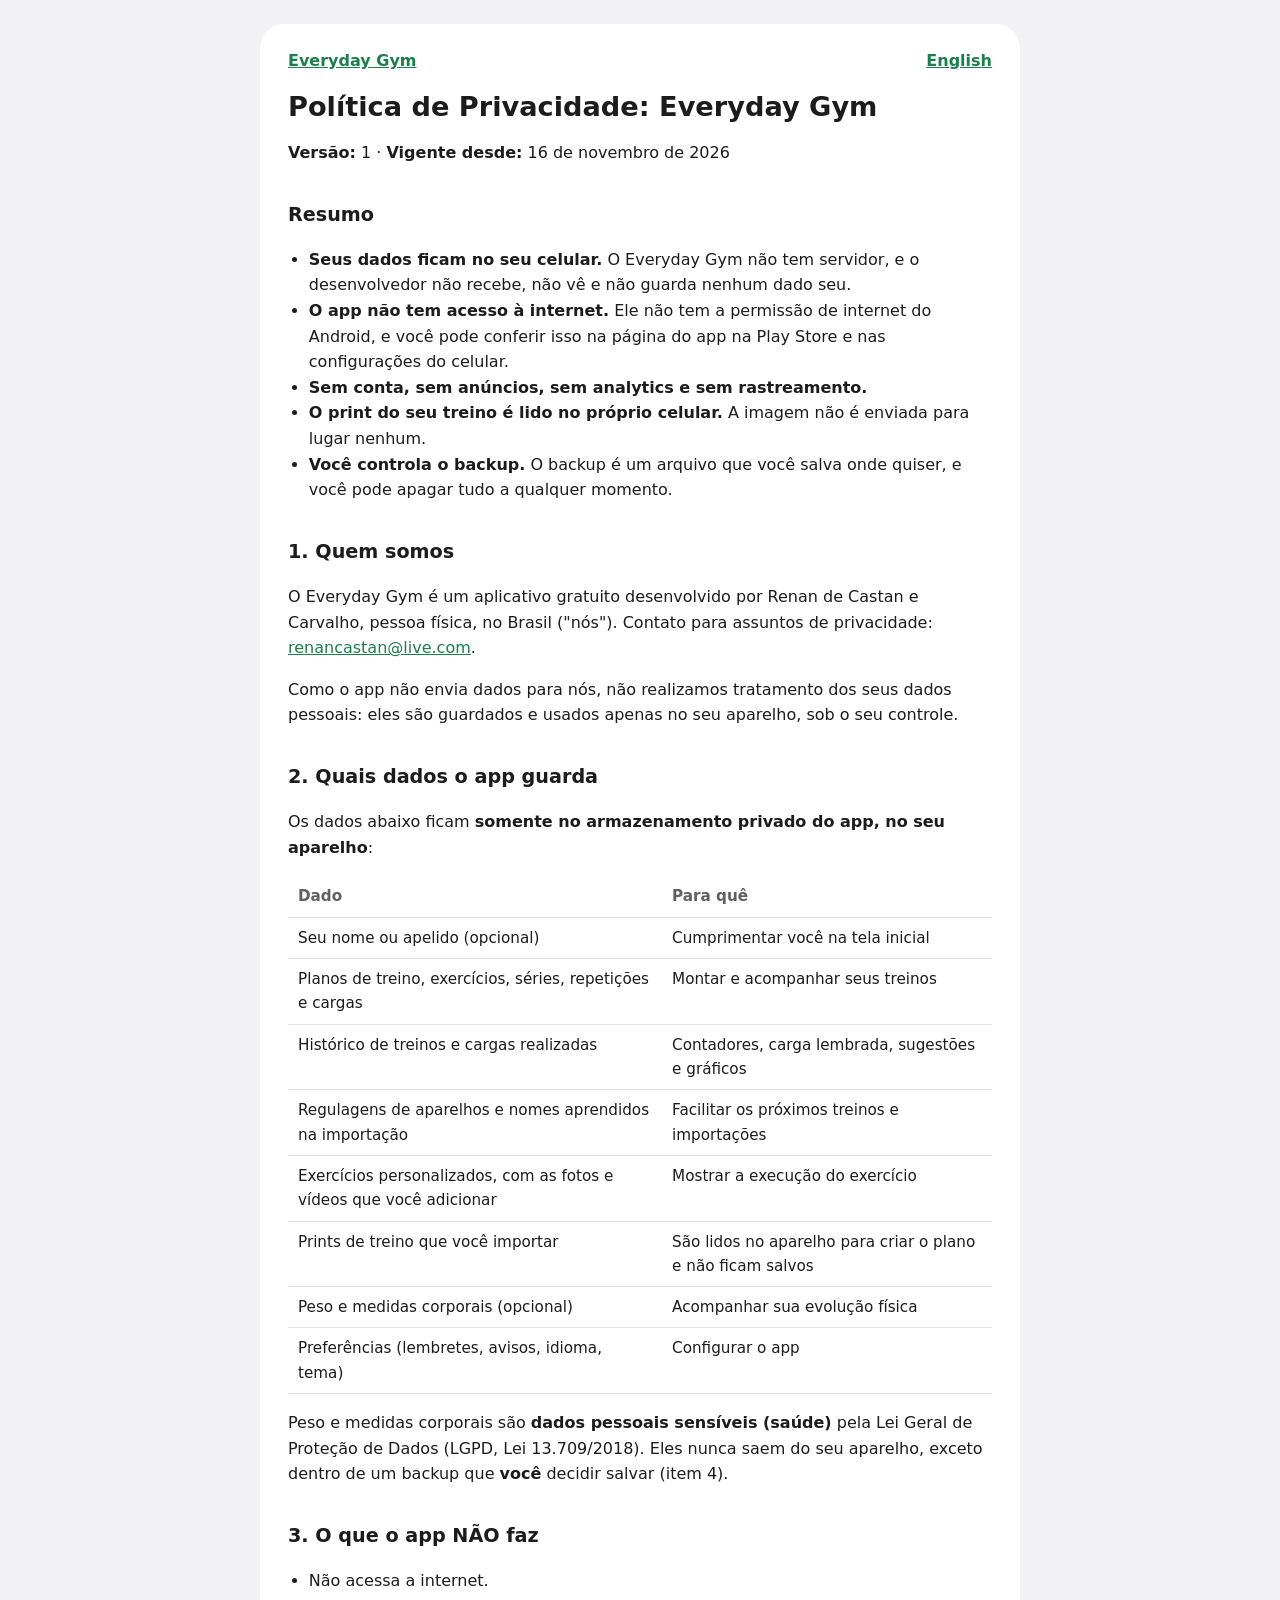
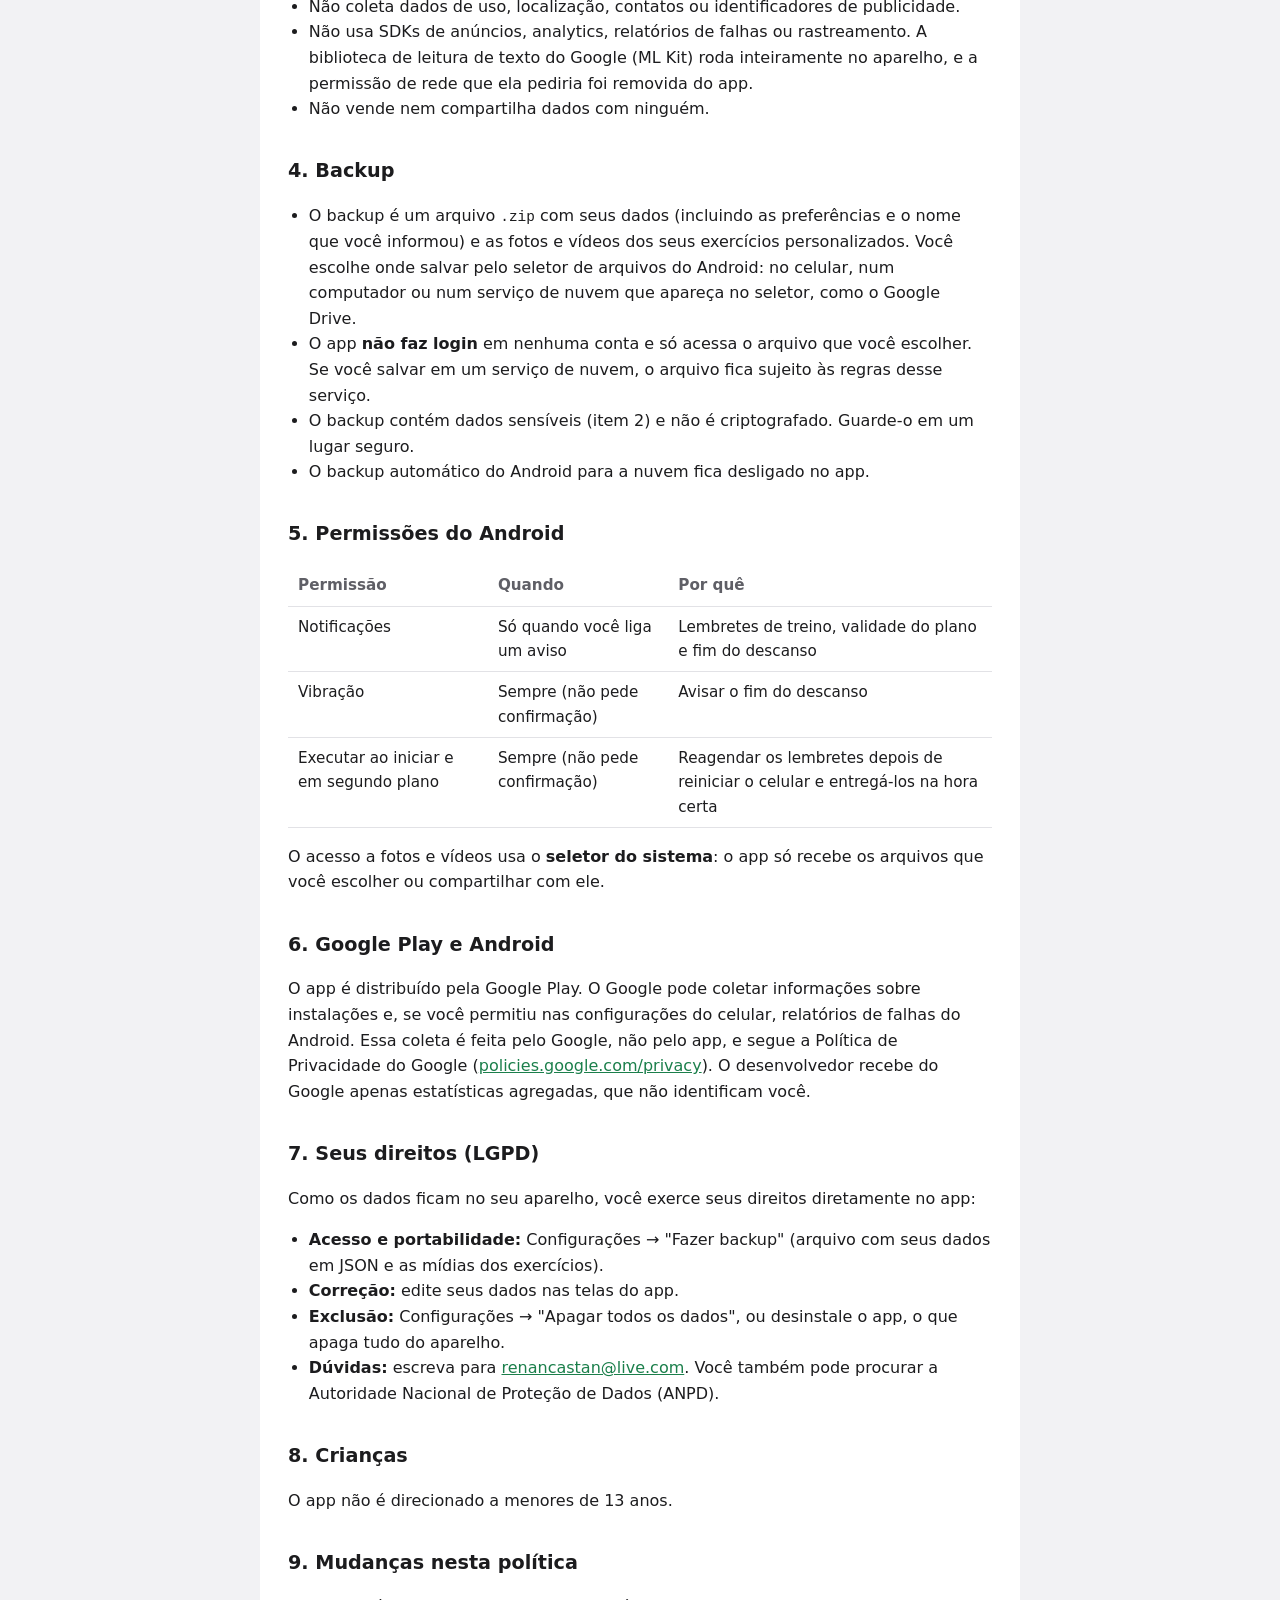
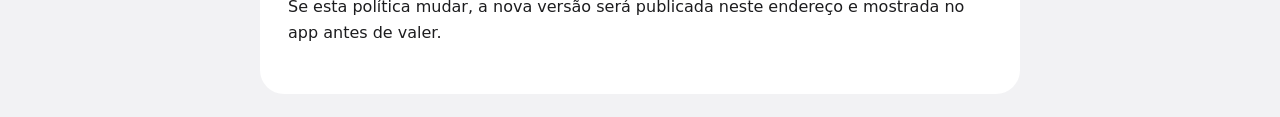
==== privacidade/index.html @ 0c688749 "feat: publish privacy policy pages in English and Portuguese Co-Authored-By: Claude Opus 5.5 <norepl" ====
<!doctype html>
<html lang="pt-BR">
<head>
<meta charset="utf-8">
<meta name="viewport" content="width=device-width, initial-scale=1">
<title>Política de Privacidade: Everyday Gym</title>
<link rel="stylesheet" href="../assets/style.css">
</head>
<body>
<main>
<nav><a href="../">Everyday Gym</a><a href="../privacy/" hreflang="en">English</a></nav>
<h1>Política de Privacidade: Everyday Gym</h1>
<p><strong>Versão:</strong> 1 · <strong>Vigente desde:</strong> 16 de novembro de 2026</p>
<h2>Resumo</h2>
<ul>
<li><strong>Seus dados ficam no seu celular.</strong> O Everyday Gym não tem servidor, e o desenvolvedor não recebe, não vê e não guarda nenhum dado seu.</li>
<li><strong>O app não tem acesso à internet.</strong> Ele não tem a permissão de internet do Android, e você pode conferir isso na página do app na Play Store e nas configurações do celular.</li>
<li><strong>Sem conta, sem anúncios, sem analytics e sem rastreamento.</strong></li>
<li><strong>O print do seu treino é lido no próprio celular.</strong> A imagem não é enviada para lugar nenhum.</li>
<li><strong>Você controla o backup.</strong> O backup é um arquivo que você salva onde quiser, e você pode apagar tudo a qualquer momento.</li>
</ul>
<h2>1. Quem somos</h2>
<p>O Everyday Gym é um aplicativo gratuito desenvolvido por Renan de Castan e Carvalho, pessoa física, no Brasil ("nós").
Contato para assuntos de privacidade: <a href="mailto:renancastan@live.com">renancastan@live.com</a>.</p>
<p>Como o app não envia dados para nós, não realizamos tratamento dos seus dados pessoais: eles são guardados e usados apenas no seu aparelho, sob o seu controle.</p>
<h2>2. Quais dados o app guarda</h2>
<p>Os dados abaixo ficam <strong>somente no armazenamento privado do app, no seu aparelho</strong>:</p>
<table>
<thead>
<tr>
<th>Dado</th>
<th>Para quê</th>
</tr>
</thead>
<tbody>
<tr>
<td>Seu nome ou apelido (opcional)</td>
<td>Cumprimentar você na tela inicial</td>
</tr>
<tr>
<td>Planos de treino, exercícios, séries, repetições e cargas</td>
<td>Montar e acompanhar seus treinos</td>
</tr>
<tr>
<td>Histórico de treinos e cargas realizadas</td>
<td>Contadores, carga lembrada, sugestões e gráficos</td>
</tr>
<tr>
<td>Regulagens de aparelhos e nomes aprendidos na importação</td>
<td>Facilitar os próximos treinos e importações</td>
</tr>
<tr>
<td>Exercícios personalizados, com as fotos e vídeos que você adicionar</td>
<td>Mostrar a execução do exercício</td>
</tr>
<tr>
<td>Prints de treino que você importar</td>
<td>São lidos no aparelho para criar o plano e não ficam salvos</td>
</tr>
<tr>
<td>Peso e medidas corporais (opcional)</td>
<td>Acompanhar sua evolução física</td>
</tr>
<tr>
<td>Preferências (lembretes, avisos, idioma, tema)</td>
<td>Configurar o app</td>
</tr>
</tbody>
</table>
<p>Peso e medidas corporais são <strong>dados pessoais sensíveis (saúde)</strong> pela Lei Geral de Proteção de Dados (LGPD, Lei 13.709/2018). Eles nunca saem do seu aparelho, exceto dentro de um backup que <strong>você</strong> decidir salvar (item 4).</p>
<h2>3. O que o app NÃO faz</h2>
<ul>
<li>Não acessa a internet.</li>
<li>Não coleta dados de uso, localização, contatos ou identificadores de publicidade.</li>
<li>Não usa SDKs de anúncios, analytics, relatórios de falhas ou rastreamento. A biblioteca de leitura de texto do Google (ML Kit) roda inteiramente no aparelho, e a permissão de rede que ela pediria foi removida do app.</li>
<li>Não vende nem compartilha dados com ninguém.</li>
</ul>
<h2>4. Backup</h2>
<ul>
<li>O backup é um arquivo <code>.zip</code> com seus dados (incluindo as preferências e o nome que você informou) e as fotos e vídeos dos seus exercícios personalizados. Você escolhe onde salvar pelo seletor de arquivos do Android: no celular, num computador ou num serviço de nuvem que apareça no seletor, como o Google Drive.</li>
<li>O app <strong>não faz login</strong> em nenhuma conta e só acessa o arquivo que você escolher. Se você salvar em um serviço de nuvem, o arquivo fica sujeito às regras desse serviço.</li>
<li>O backup contém dados sensíveis (item 2) e não é criptografado. Guarde-o em um lugar seguro.</li>
<li>O backup automático do Android para a nuvem fica desligado no app.</li>
</ul>
<h2>5. Permissões do Android</h2>
<table>
<thead>
<tr>
<th>Permissão</th>
<th>Quando</th>
<th>Por quê</th>
</tr>
</thead>
<tbody>
<tr>
<td>Notificações</td>
<td>Só quando você liga um aviso</td>
<td>Lembretes de treino, validade do plano e fim do descanso</td>
</tr>
<tr>
<td>Vibração</td>
<td>Sempre (não pede confirmação)</td>
<td>Avisar o fim do descanso</td>
</tr>
<tr>
<td>Executar ao iniciar e em segundo plano</td>
<td>Sempre (não pede confirmação)</td>
<td>Reagendar os lembretes depois de reiniciar o celular e entregá-los na hora certa</td>
</tr>
</tbody>
</table>
<p>O acesso a fotos e vídeos usa o <strong>seletor do sistema</strong>: o app só recebe os arquivos que você escolher ou compartilhar com ele.</p>
<h2>6. Google Play e Android</h2>
<p>O app é distribuído pela Google Play. O Google pode coletar informações sobre instalações e, se você permitiu nas configurações do celular, relatórios de falhas do Android. Essa coleta é feita pelo Google, não pelo app, e segue a Política de Privacidade do Google (<a href="https://policies.google.com/privacy">policies.google.com/privacy</a>). O desenvolvedor recebe do Google apenas estatísticas agregadas, que não identificam você.</p>
<h2>7. Seus direitos (LGPD)</h2>
<p>Como os dados ficam no seu aparelho, você exerce seus direitos diretamente no app:</p>
<ul>
<li><strong>Acesso e portabilidade:</strong> Configurações → "Fazer backup" (arquivo com seus dados em JSON e as mídias dos exercícios).</li>
<li><strong>Correção:</strong> edite seus dados nas telas do app.</li>
<li><strong>Exclusão:</strong> Configurações → "Apagar todos os dados", ou desinstale o app, o que apaga tudo do aparelho.</li>
<li><strong>Dúvidas:</strong> escreva para <a href="mailto:renancastan@live.com">renancastan@live.com</a>. Você também pode procurar a Autoridade Nacional de Proteção de Dados (ANPD).</li>
</ul>
<h2>8. Crianças</h2>
<p>O app não é direcionado a menores de 13 anos.</p>
<h2>9. Mudanças nesta política</h2>
<p>Se esta política mudar, a nova versão será publicada neste endereço e mostrada no app antes de valer.</p>
</main>
</body>
</html>
---- assets/style.css ----
:root {
  --bg: #f2f2f4;
  --card: #ffffff;
  --text: #1c1c1e;
  --muted: #5f5f66;
  --line: #e2e2e6;
  --accent: #1b7f4b;
}
@media (prefers-color-scheme: dark) {
  :root {
    --bg: #000000;
    --card: #17171a;
    --text: #f2f2f4;
    --muted: #a3a3ab;
    --line: #2c2c31;
    --accent: #5fd394;
  }
}
* { box-sizing: border-box; }
body {
  margin: 0;
  background: var(--bg);
  color: var(--text);
  font: 16px/1.6 system-ui, -apple-system, "Segoe UI", Roboto, sans-serif;
}
main {
  max-width: 760px;
  margin: 24px auto;
  padding: 24px 28px 32px;
  background: var(--card);
  border-radius: 24px;
}
@media (max-width: 600px) {
  main { margin: 0; border-radius: 0; padding: 16px; }
}
nav { display: flex; justify-content: space-between; gap: 16px; margin-bottom: 8px; font-weight: 600; }
a { color: var(--accent); }
h1 { font-size: 1.7rem; line-height: 1.25; margin: 0.6em 0 0.4em; }
h2 { font-size: 1.2rem; margin: 1.8em 0 0.5em; }
blockquote { margin: 1em 0; padding: 0.2em 1em; border-left: 3px solid var(--accent); color: var(--muted); }
table { width: 100%; border-collapse: collapse; margin: 1em 0; font-size: 0.95rem; display: block; overflow-x: auto; }
th, td { text-align: left; vertical-align: top; padding: 8px 10px; border-bottom: 1px solid var(--line); }
th { color: var(--muted); font-weight: 600; }
code { font-size: 0.9em; }
ul { padding-left: 1.3em; }
.links { display: flex; flex-wrap: wrap; gap: 12px; padding: 0; list-style: none; }
.links a { display: inline-block; padding: 10px 18px; border-radius: 999px; border: 1px solid var(--line); text-decoration: none; }
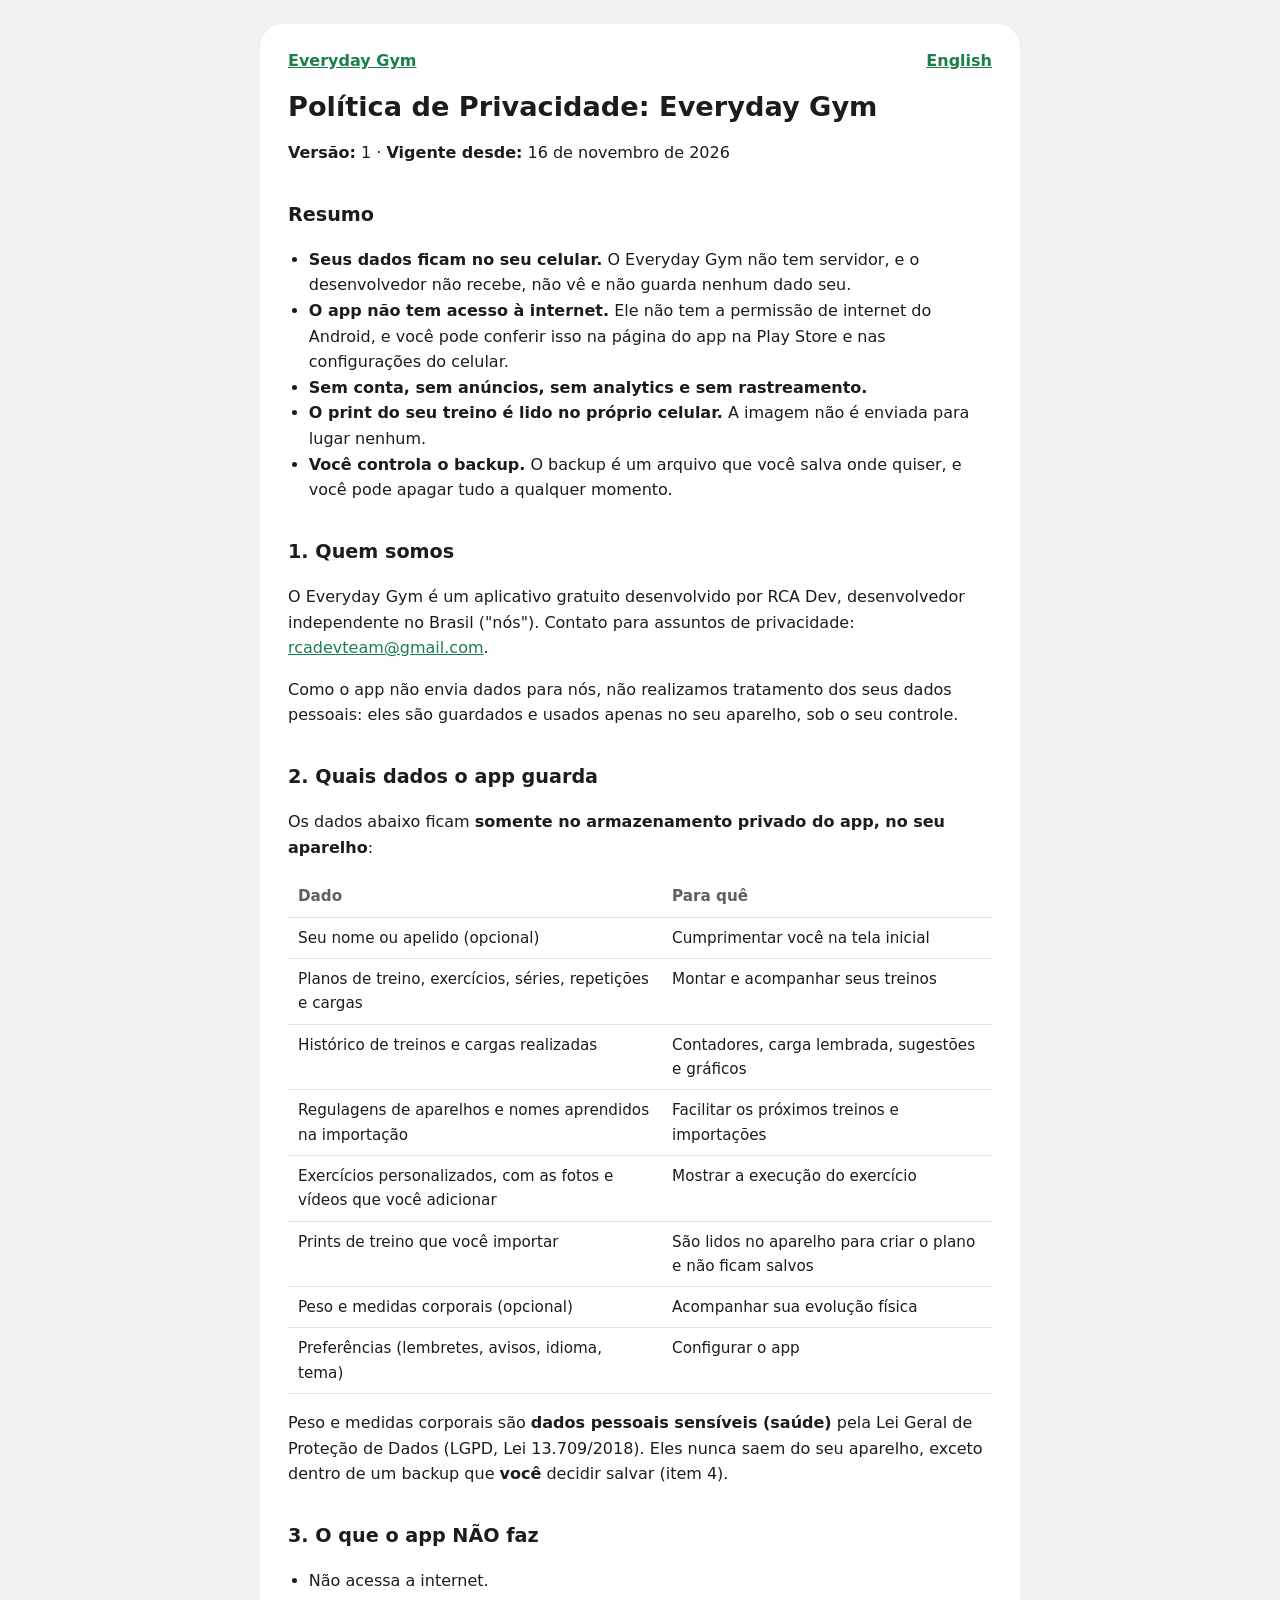
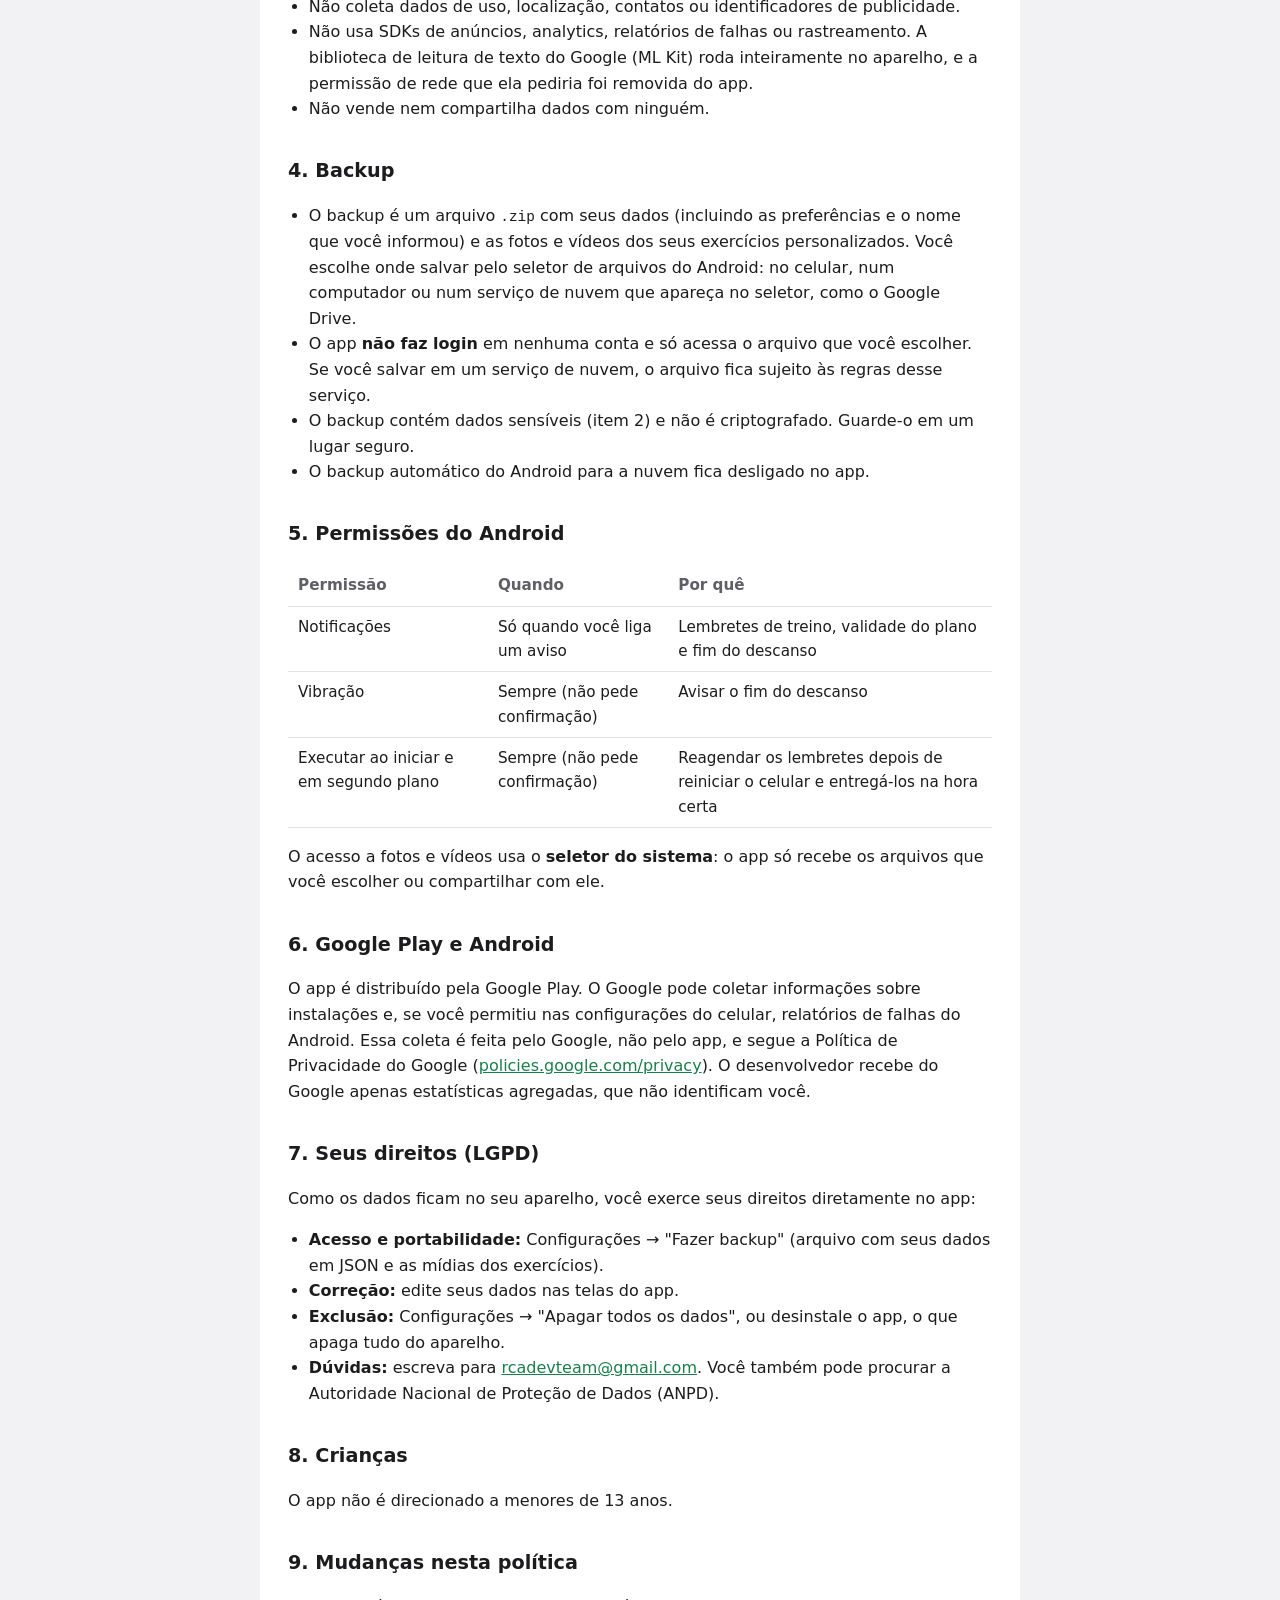
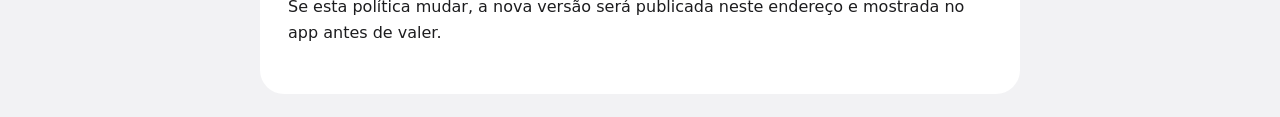
==== commit 77d0e7c1: "docs: publish as RCA Dev with the rcadevteam contact Co-Authored-By: Claude Opus 5.5 <noreply@anthro" ====
--- a/privacidade/index.html
+++ b/privacidade/index.html
@@ -20,8 +20,8 @@
 <li><strong>Você controla o backup.</strong> O backup é um arquivo que você salva onde quiser, e você pode apagar tudo a qualquer momento.</li>
 </ul>
 <h2>1. Quem somos</h2>
-<p>O Everyday Gym é um aplicativo gratuito desenvolvido por Renan de Castan e Carvalho, pessoa física, no Brasil ("nós").
-Contato para assuntos de privacidade: <a href="mailto:renancastan@live.com">renancastan@live.com</a>.</p>
+<p>O Everyday Gym é um aplicativo gratuito desenvolvido por RCA Dev, desenvolvedor independente no Brasil ("nós").
+Contato para assuntos de privacidade: <a href="mailto:rcadevteam@gmail.com">rcadevteam@gmail.com</a>.</p>
 <p>Como o app não envia dados para nós, não realizamos tratamento dos seus dados pessoais: eles são guardados e usados apenas no seu aparelho, sob o seu controle.</p>
 <h2>2. Quais dados o app guarda</h2>
 <p>Os dados abaixo ficam <strong>somente no armazenamento privado do app, no seu aparelho</strong>:</p>
@@ -118,7 +118,7 @@
 <li><strong>Acesso e portabilidade:</strong> Configurações → "Fazer backup" (arquivo com seus dados em JSON e as mídias dos exercícios).</li>
 <li><strong>Correção:</strong> edite seus dados nas telas do app.</li>
 <li><strong>Exclusão:</strong> Configurações → "Apagar todos os dados", ou desinstale o app, o que apaga tudo do aparelho.</li>
-<li><strong>Dúvidas:</strong> escreva para <a href="mailto:renancastan@live.com">renancastan@live.com</a>. Você também pode procurar a Autoridade Nacional de Proteção de Dados (ANPD).</li>
+<li><strong>Dúvidas:</strong> escreva para <a href="mailto:rcadevteam@gmail.com">rcadevteam@gmail.com</a>. Você também pode procurar a Autoridade Nacional de Proteção de Dados (ANPD).</li>
 </ul>
 <h2>8. Crianças</h2>
 <p>O app não é direcionado a menores de 13 anos.</p>
